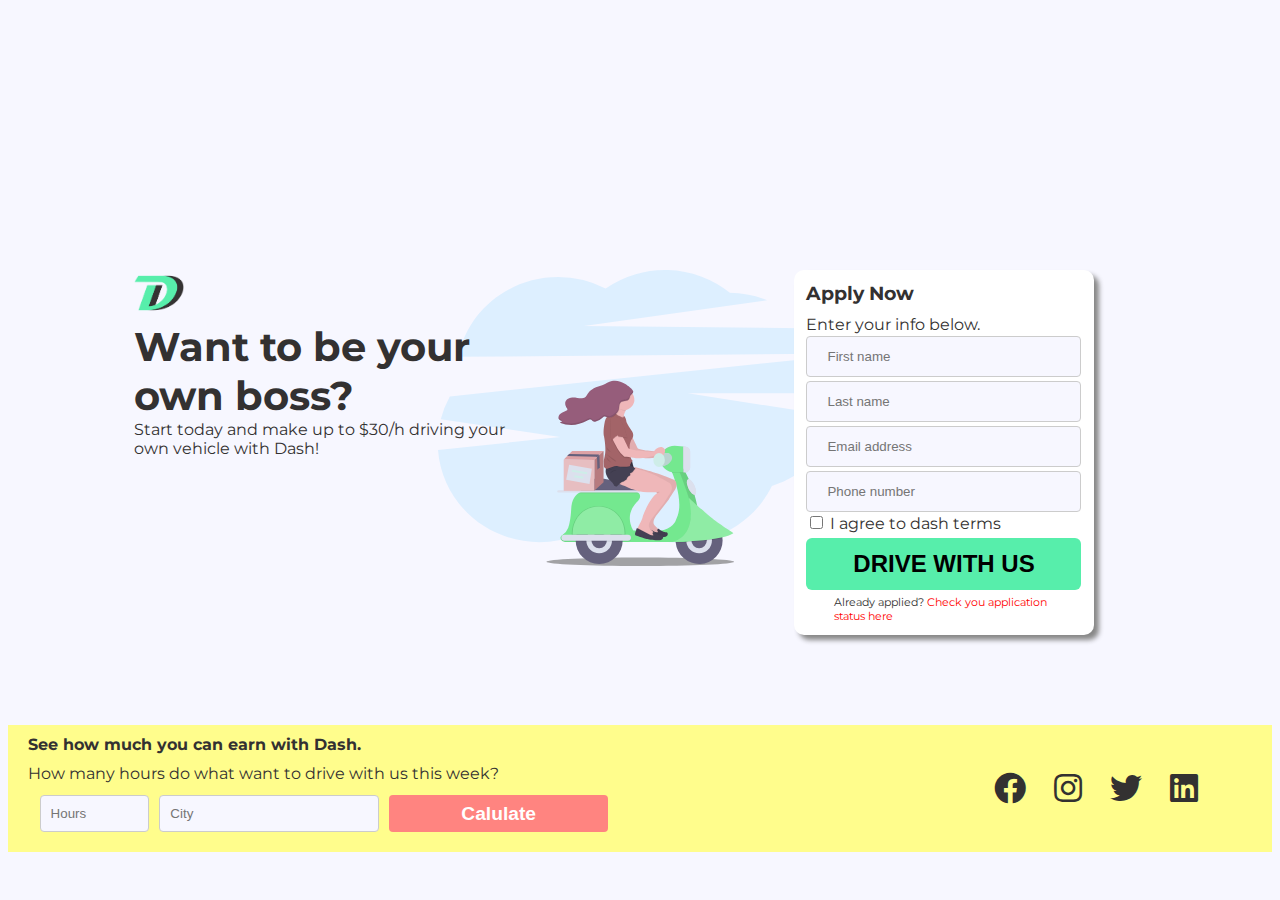
==== landing-page/index.html @ 9bebf5bb "adding landing page" ====
<!DOCTYPE html>
<html lang="">

<head>
    <meta charset="utf-8">
    <meta name="viewport" content="width=device-width, initial-scale=1.0">
    <title>Landing Page</title>
    <link rel="stylesheet" href="//use.fontawesome.com/releases/v5.0.7/css/all.css">
    <link href="https://fonts.googleapis.com/css2?family=Montserrat:wght@100;200;300;400;500;600;700;800;900&display=swap" rel="stylesheet">
    <link rel="stylesheet" href="syles.css">
    <link rel="stylesheet" href="images/icons/">
    <link rel="stylesheet" href="fonts/Montserrat-Black.ttf">

</head>

<body>
    <main id="main" class="main">
        <section id="top" class="top">
    <img src="images/logo/logo.png" alt=logo class="logo">
            
            <h2 class="title">Want to be your own boss?</h2>
            <p>Start today and make up to $30/h driving your own vehicle with Dash!</p>
        </section>
        <section id="contact" class="contact">
            <h3>Apply Now</h3>
            <p>Enter your info below. </p>
            <form class="contact-form">
                <div class="contact-form-selection">
                    <input class="contact-form-input" type="text" id="fname" placeholder="First name">
                </div>
                <div class="contact-form-selection">
                    <input class="contact-form-input" type="text" id="lname" placeholder="Last name">
                </div>
                <div class="contact-form-selection">
                    <input class="contact-form-input" type="text" placeholder="Email address">
                </div>
                <div class="contact-form-selection">
                    <input class="contact-form-input" type="text" placeholder="Phone number">
                </div>
                <div>
                    <input type="checkbox" id="terms" name="terms" value="terms">
                    <label for="terms">I agree to dash terms</label>
                </div>
                <button type="submit">DRIVE WITH US</button>
                <div class="applied">
                    <p>Already applied?
                        <span class="status">Check you application status here</span>
                    </p>
                </div>
            </form>
        </section>
    </main>
    <footer>
        <div>
            <div class="footer-text">
                <h4>See how much you can earn with Dash.</h4>
                <p>How many hours do what want to drive with us this week?</p>
            </div>

            <form class="calculator">
                <div class="calculator-label">
                    <input class="calculator-input" type="text" placeholder="Hours">
                </div>
                <div class="calculator-label">
                    <input class="calculator-input" type="text" placeholder="City">
                </div>
                <button type="submit">Calulate</button>
            </form>
        </div>
        <div class="icons-group">
            <div class="icons">
                <i class="fab fa-facebook"></i>
                <i class="fab fa-instagram"></i>
                <i class="fab fa-twitter"></i>
                <i class="fab fa-linkedin"></i>
            </div>
        </div>
    </footer>
</body>

</html>
---- landing-page/syles.css ----
/*resetting margins to look better*/
* {
    margin-block-start: 0;
    margin-block-end: 0;
}

body {
    background-color: #f7f7ff;
    color: #333131;
    font-family: 'Montserrat';

}

/*Modifying logo*/

.logo {
    
    width: 50px;
    height: 50px;
    
    

}

/*Main + adding background image*/


.main {
    background-image: url(images/bg-image/scooter.svg);
    background-repeat: no-repeat;
    background-attachment: local;
    background-position: center 30vh;
    background-size: 40%;

    margin: 0 auto;
    max-width: 80%;

}





.title {
    font-size: 2.5rem;
}

/*Making contact form centered*/

.contact {
    display: grid;
    margin: 0 auto;
    border-radius: 10px;
    box-shadow: 5px 5px 5px #888888;
    margin: 30vh 0px 10vh 0px;
    background-color: white;
    padding: 3%;
}

.contact h3 {
    padding-bottom: 10px;

}

/*Modifying items within contact form to look better*/

.contact input[type=text] {
    width: 100%;
    padding: 12px 20px;
    margin: 2px 0;
    background-color: #f7f7ff;
    display: inline-block;
    border: 1px solid #ccc;
    border-radius: 4px;
    box-sizing: border-box;
}

.contact button {
    background-color: #57eeab;
    width: 100%;
    padding: 12px 20px;
    margin: 5px 0;
    border: none;
    border-radius: 6px;
    font-size: 1.5em;
    font-weight: bold;
}

.contact-form {
    display: inline-block;

}

.applied {
    font-size: 0.7em;
    max-width: 80%;
    margin: 0 auto;
}

.status {
    color: red;
}

/*Footer*/

footer {
    background-color: #fffd8c;
    display: grid;
    width: 100%;
    margin: 0 auto;

}

.footer-text {
    max-width: 100%;
    margin: 0 auto;
    padding: 10px 0px 10px 20px;

}

footer h4 {
    padding: 0px 0px 10px 0px;
}

/*Modifying items within footer to look better*/

.calculator {
    display: grid;
    grid-template-columns: 1fr 2fr 2fr;
    grid-template-rows: auto;
    grid-column-gap: 10px;
    max-width: 90%;
    margin: 0 auto;
}

.calculator-input[type=text] {
    width: 100%;
    padding: 10px 10px;
    margin: 2px 0;
    background-color: #f7f7ff;
    display: inline-block;
    border: 1px solid #ccc;
    border-radius: 4px;
    box-sizing: border-box;
}

.calculator button {
    background-color: #ff8480;
    color: white;
    border-radius: 4px;
    margin: 2px 0;
    border: none;
    padding: 0;
    font-weight: bold;
    font-size: 1.2em;
    box-sizing: border-box;

}

/*Changing icons to fit page better*/

.icons-group {
    font-size: 2em;
    display: inline-block;
    text-align: center;

}

.icons i {
    padding: 0px 10px;
}

@media (min-width:720px) {
    .main {
        display: grid;
        grid-template-columns: 1fr 1fr;
        grid-column-gap: 16vw;
        justify-items: center;
        align-items: center;
    }
    
    .logo{
        top: 1vh;
    }

    footer {
        display: grid;
        grid-template-columns: 1fr 1fr;
    }

    .calculator {
        padding-bottom: 2vh;


    }

    .icons-group {
        display: grid;
        justify-content: right;
        align-items: center;
        padding: 0 5vw 0 10px;
    }
}
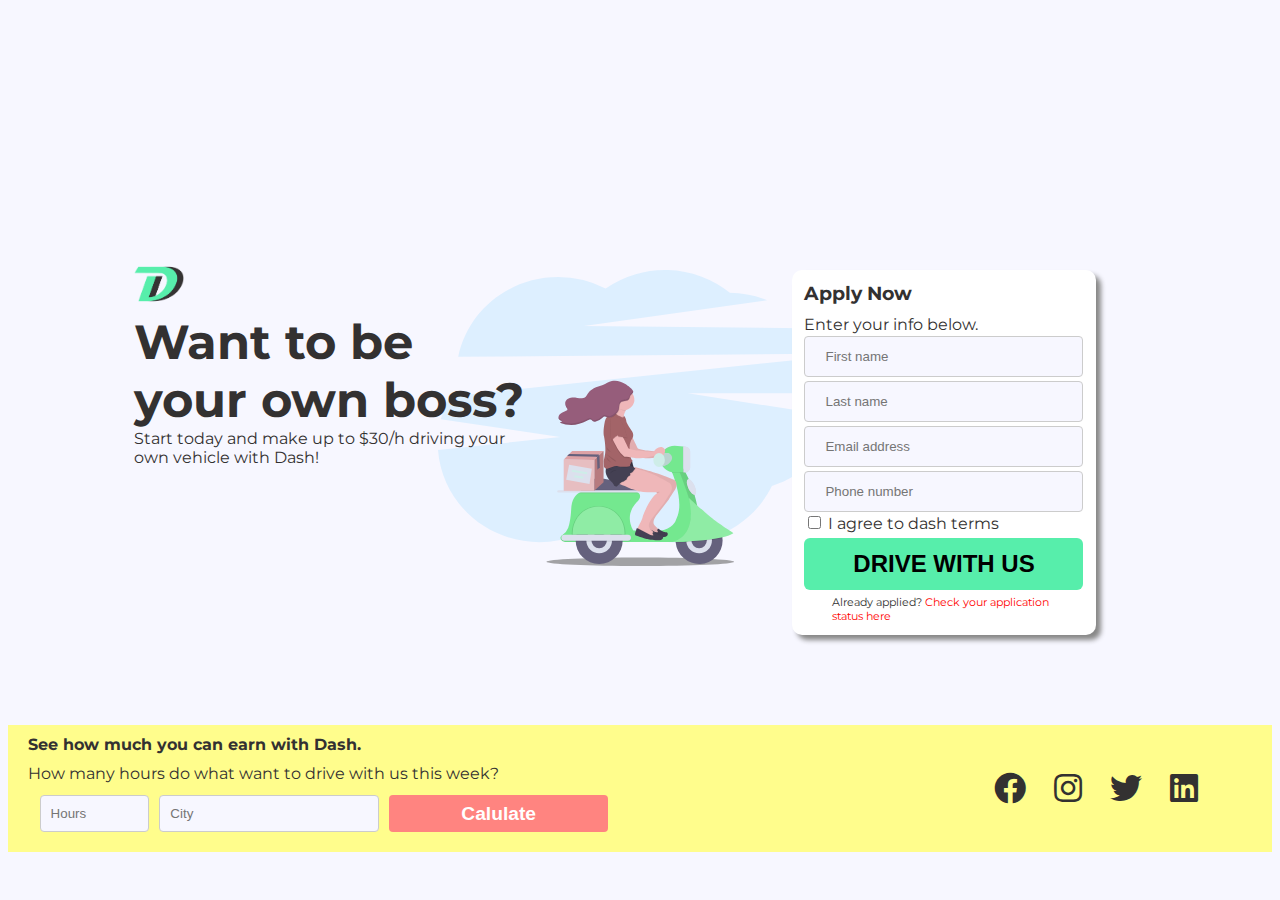
==== commit 3a02e97d: "fixed text error" ====
--- a/landing-page/index.html
+++ b/landing-page/index.html
@@ -44,7 +44,7 @@
                 <button type="submit">DRIVE WITH US</button>
                 <div class="applied">
                     <p>Already applied?
-                        <span class="status">Check you application status here</span>
+                        <span class="status">Check your application status here</span>
                     </p>
                 </div>
             </form>
--- a/landing-page/syles.css
+++ b/landing-page/syles.css
@@ -183,6 +183,10 @@
         top: 1vh;
     }
 
+    .title{
+        font-size: 3em;
+    }
+
     footer {
         display: grid;
         grid-template-columns: 1fr 1fr;
